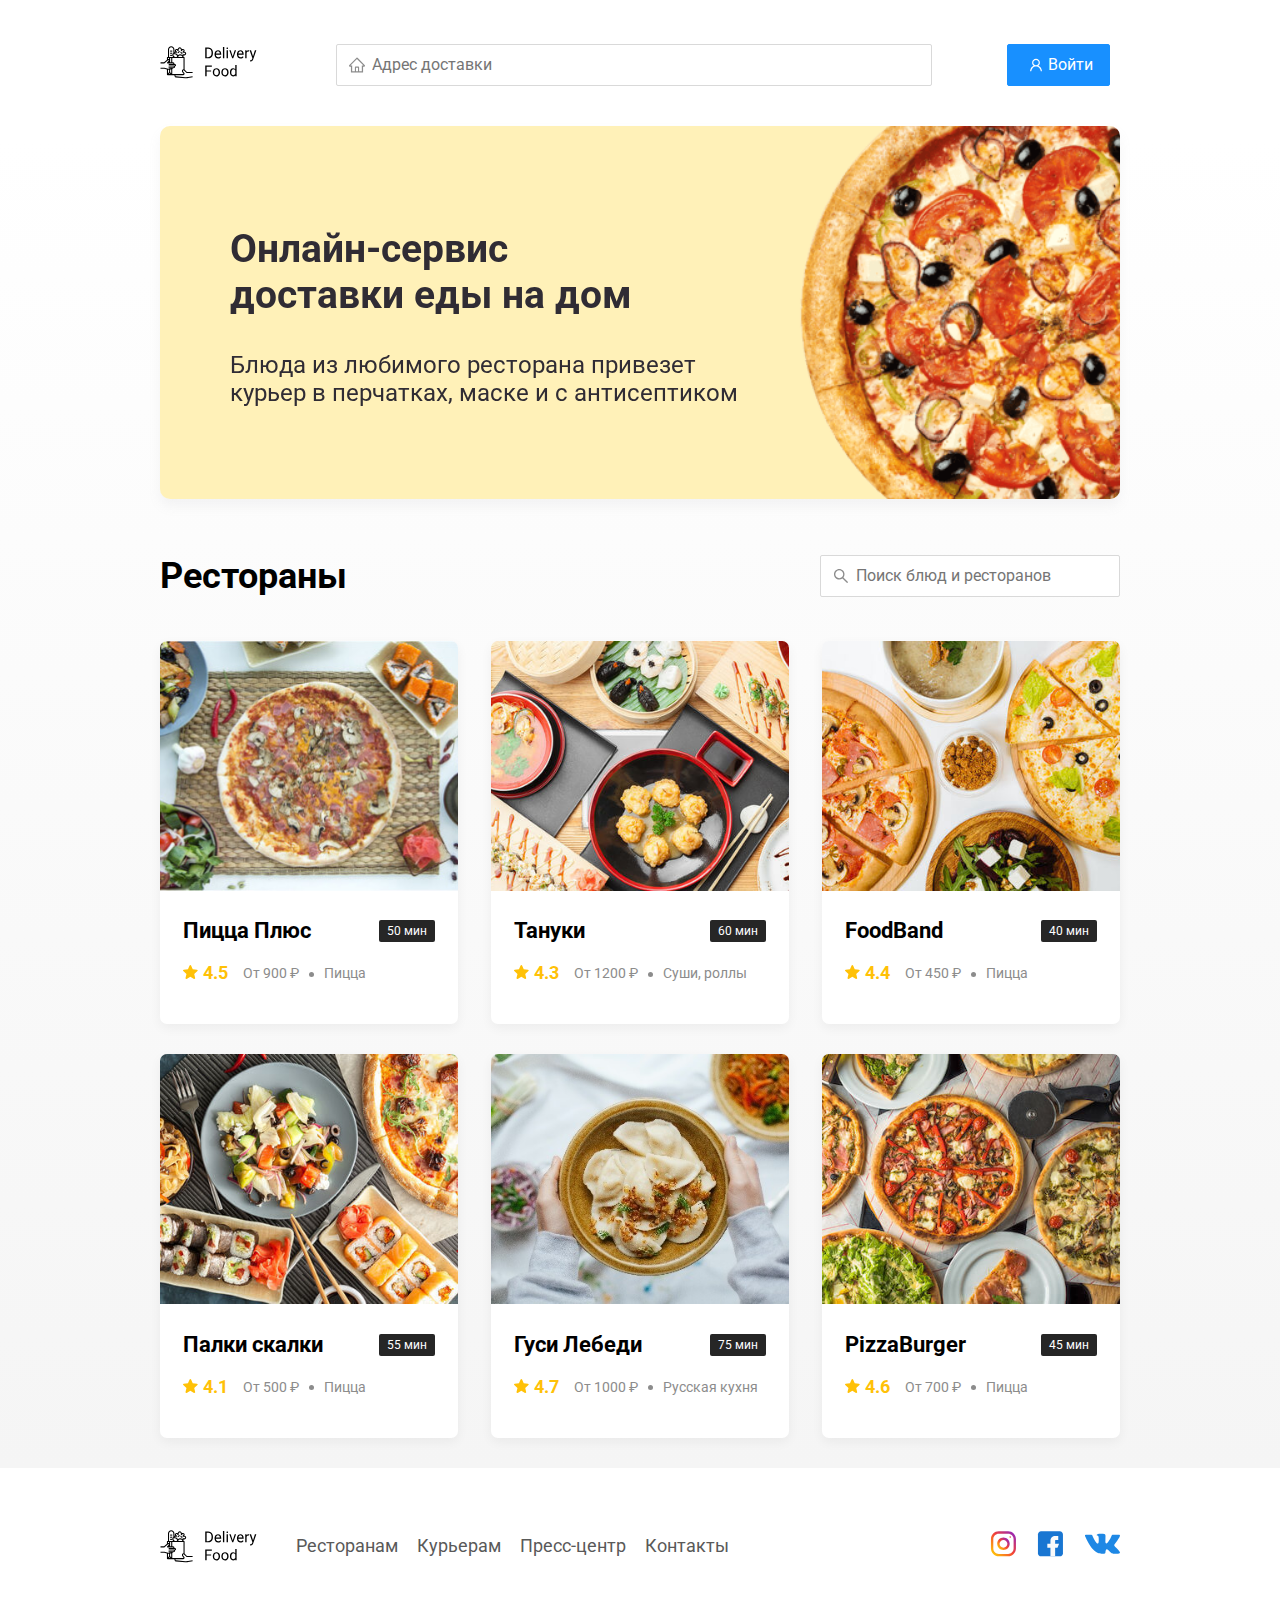
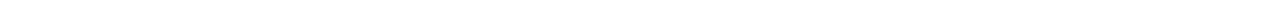
==== index.html @ 58ea683d "Add cite" ====
<!DOCTYPE html>
<html lang="ru">

<head>
	<meta charset="UTF-8" />
	<meta name="viewport" content="width=device-width, initial-scale=1.0" />
	<title>Delivery Food — доставка еды на дом</title>
	<link href="https://fonts.googleapis.com/css?family=Roboto:400,700&display=swap&subset=cyrillic" rel="stylesheet" />
	<link rel="stylesheet" href="https://unpkg.com/swiper/swiper-bundle.min.css">
	<script src="https://unpkg.com/swiper/swiper-bundle.min.js"></script>
	<link rel="stylesheet" href="css/normalize.css" />
	<link rel="stylesheet" href="css/style.css" />
</head>

<body>
	<div class="container">
		<header class="header">
			<a class="logo">
				<img src="img/icon/logo.svg" alt="Logo" />
			</a>
			<label class="address">
				<input type="text" class="input input-address" placeholder="Адрес доставки" />
			</label>
			<div class="buttons">
				<span class="user-name"></span>
				<button class="button button-primary button-auth">
					<span class="button-auth-svg"></span>
					<span class="button-text">Войти</span>
				</button>
				<button class="button button-cart" id="cart-button">
					<span class="button-cart-svg"></span>
					<span class="button-text">Корзина</span>
				</button>
				<button class="button button-primary button-out">
					<span class="button-text">Выйти</span>
					<span class="button-out-svg"></span>
				</button>
			</div>
		</header>
	</div>
	<!-- /.container  -->

	<main class="main">
		<div class="container">
			<div class="swiper-container">
				<section class="container-promo swiper-wrapper">
					<section class="promo pizza swiper-slide">
						<h2 class="promo-title">Онлайн-сервис <br />доставки еды на дом</h1>
							<p class="promo-text">
								Блюда из любимого ресторана привезет курьер в перчатках, маске и с антисептиком
							</p>
					</section>
					<section class="promo kebab swiper-slide">
						<h2 class="promo-title">Шашлыки на майские <br> со скидкой 35%</h1>
							<p class="promo-text">
								Закажите шашлыки в любом ресторане до 10 мая и получите скидку по промокоду OMAGAD
							</p>
					</section>
					<section class="promo vegetables swiper-slide">
						<h2 class="promo-title">Скидка 20% на всю еду <br> по промокоду LOVE.JS</h1>
							<p class="promo-text">
								Блюдо из ресторана привезут вместе с двумя подарочными книгами по фронтенду
							</p>
					</section>
					<section class="promo sushi swiper-slide">
						<h2 class="promo-title">Сеты со скидкой до 30% <br> в ресторанах</h1>
							<p class="promo-text">
								Скидки на сеты до 30 мая по промокоду DADADA
							</p>
					</section>
			</div>
			</section>
			<section class="restaurants">
				<div class="section-heading">
					<h2 class="section-title">Рестораны</h2>
					<label class="search">
						<input type="text" class="input input-search" placeholder="Поиск блюд и ресторанов" />
					</label>
				</div>
				<div class="cards cards-restaurants">

					<!-- /.card -->
				</div>
				<!-- /.cards -->
			</section>
			<section class="menu hide">
				<div class="section-heading">
					<h2 class="section-title restaurant-title">Пицца Плюс</h2>
					<div class="card-info">
						<div class="rating">
							4.5
						</div>
						<div class="price">От 900 ₽</div>
						<div class="category">Пицца</div>
					</div>
					<!-- /.card-info -->
				</div>
				<div class="cards cards-menu">
					<div class="card">

						<!-- /.card -->
					</div>
					<!-- /.cards -->
			</section>

		</div>
		<!-- /.container -->
	</main>

	<footer class="footer">
		<div class="container">
			<div class="footer-block">
				<img src="img/icon/logo.svg" alt="logo" class="logo footer-logo" />
				<nav class="footer-nav">
					<a href="#" class="footer-link">Ресторанам </a>
					<a href="#" class="footer-link">Курьерам</a>
					<a href="#" class="footer-link">Пресс-центр</a>
					<a href="#" class="footer-link">Контакты</a>
				</nav>
				<div class="social-links">
					<a href="#" class="social-link"><img src="img/social/instagram.svg" alt="instagram" /></a>
					<a href="#" class="social-link"><img src="img/social/fb.svg" alt="facebook" /></a>
					<a href="#" class="social-link"><img src="img/social/vk.svg" alt="vk" /></a>
				</div>
				<!-- /.social-links -->
			</div>
			<!-- /.footer-block -->
		</div>
	</footer>

	<div class="modal modal-cart">
		<div class="modal-dialog">
			<div class="modal-header">
				<h3 class="modal-title">Корзина</h3>
				<button class="close">&times;</button>
			</div>
			<!-- /.modal-header -->
			<div class="modal-body">
				<div class="food-row">
					<span class="food-name">Ролл угорь стандарт</span>
					<strong class="food-price">250 ₽</strong>
					<div class="food-counter">
						<button class="counter-button">-</button>
						<span class="counter">1</span>
						<button class="counter-button">+</button>
					</div>
				</div>
				<!-- /.foods-row -->
				<div class="food-row">
					<span class="food-name">Ролл угорь стандарт</span>
					<strong class="food-price">250 ₽</strong>
					<div class="food-counter">
						<button class="counter-button">-</button>
						<span class="counter">1</span>
						<button class="counter-button">+</button>
					</div>
				</div>
				<!-- /.foods-row -->
				<div class="food-row">
					<span class="food-name">Ролл угорь стандарт</span>
					<strong class="food-price">250 ₽</strong>
					<div class="food-counter">
						<button class="counter-button">-</button>
						<span class="counter">1</span>
						<button class="counter-button">+</button>
					</div>
				</div>
				<!-- /.foods-row -->
				<div class="food-row">
					<span class="food-name">Ролл угорь стандарт</span>
					<strong class="food-price">250 ₽</strong>
					<div class="food-counter">
						<button class="counter-button">-</button>
						<span class="counter">1</span>
						<button class="counter-button">+</button>
					</div>
				</div>
				<!-- /.foods-row -->
			</div>
			<!-- /.modal-body -->
			<div class="modal-footer">
				<span class="modal-pricetag">1250 ₽</span>
				<div class="footer-buttons">
					<button class="button button-primary">Оформить заказ</button>
					<button class="button clear-cart">Отмена</button>
				</div>
			</div>
			<!-- /.modal-footer -->
		</div>
		<!-- /.modal-dialog -->
	</div>

	<div class="modal-auth">
		<div class="modal-dialog modal-dialog-auth">
			<button class="close-auth">&times;</button>
			<form id="logInForm">
				<fieldset class="modal-body">
					<legend class="modal-title">Авторизация</legend>
					<label class="label-auth">
						<span>Логин</span>
						<input id="login" type="text">
					</label>
					<label class="label-auth">
						<span>Пароль</span>
						<input id="password" type="password">
					</label>
				</fieldset>
				<!-- /.modal-body -->
				<div class="modal-footer">
					<div class="footer-buttons">
						<button class="button button-primary button-login" type="submit">Войти</button>
					</div>
				</div>
			</form>
			<!-- /.modal-footer -->
		</div>
		<!-- /.modal-dialog -->
	</div>
	<script src='js/disabledScroll.js'></script>
	<script src="js/main.js" ></script>
</body>

</html>
---- css/style.css ----
* {
    box-sizing: border-box;
}

body {
    font-family: "Roboto", sans-serif;
    padding-top: 44px;
}

a,
button {
    cursor: pointer;
    color: inherit;
}

.hide {
    display: none;
}

.container {
    max-width: 1200px;
    margin: auto;
}

.header {
    display: flex;
    align-items: center;
    justify-content: space-between;
    margin-bottom: 40px;
}

.input {
    background-color: #ffffff;
    border: 1px solid #d9d9d9;
    border-radius: 2px;
    font-size: 16px;
    line-height: 24px;
    padding: 8px 8px 8px 35px;
    background-repeat: no-repeat;
    background-position: left 11px center;
}

.address {
    flex: 0.8;
}

.input-address {
    width: 100%;
    background-image: url(../img/icon/home.svg);
}

.search {
    margin-left: auto;
}

.input-search {
    width: 300px;
    background-image: url(../img/icon/search.svg);

}

.buttons {
    display: flex;
    align-items: center;
}

.button {
    display: flex;
    align-items: center;
    padding: 8px 16px;
    background: #ffffff;
    border: 1px solid #d9d9d9;
    box-sizing: border-box;
    box-shadow: 0 0 2px rgba(0, 0, 0, 0.0015);
    border-radius: 2px;
    color: #595959;
    font-size: 16px;
    line-height: 24px;
}

.button:hover {
    background: #1890ff;
    border: 1px solid #1890ff;
    color: #fff;
}


.button-primary {
    background: #1890ff;
    border: 1px solid #1890ff;
    color: #fff;
    margin-right: 10px;
}

.button-primary:hover {
    background: #ffffff;
    border: 1px solid #d9d9d9;
    color: #595959;
}

.button-icon {
    margin-right: 6px;
}

.button-card-text {
    margin-right: 10px;
}

.button-auth {
    background-position: 20px 13px;
}

.button-primary .button-auth-svg {
    width: 24px;
    height: 24px;
    background-color: #fff;
    -webkit-mask: url("../img/icon/user.svg") no-repeat 50% 50%;
    mask: url("../img/icon/user.svg") no-repeat 50% 50%;
    background-repeat: no-repeat;
}

.button-primary:hover .button-auth-svg {
    background-color: #595959;
}

.button .button-cart-svg {
    width: 24px;
    height: 24px;
    background-color: #595959;
    -webkit-mask: url("../img/icon/shopping-cart.svg") no-repeat 50% 50%;
    mask: url("../img/icon/shopping-cart.svg") no-repeat 50% 50%;
    background-repeat: no-repeat;
}

.button-primary .button-cart-svg {
    background-color: #fff;
}

.button:hover .button-cart-svg {
    background-color: #fff;
}

.button-primary:hover .button-cart-svg {
    background-color: #595959;
}

.button-cart {
    display: none;
    margin: 0 5px;
}

.button-out {
    display: none;
    margin: 0 5px;
}

.user-name {
    display: none;
    margin-right: 20px;
    font-weight: bold;
    font-size: 18px;
}

.promo-slider {

    width: 600px;
    height: 300px;

}

.promo {
    box-shadow: 0 7px 12px rgba(158, 158, 163, 0.1);
    border-radius: 10px;
    padding: 68px 70px;
    margin-bottom: 56px;
}

.pizza {
    background: #fff1b8 url(../img/promo/pizza.png) no-repeat top -100px right -250px / 830px
}

.kebab {
    background: #D6E4FF url(../img/promo/kebab.png) no-repeat top 45px right 40px / 450px;
}

.vegetables {
    background: #FFF566 url(../img/promo/vegetables.png) no-repeat top 0 right 0 / 825px
}

.sushi {
    background: #FFF1F0 url(../img/promo/sushi.png) no-repeat top 10px right 15px / 500px
}

.promo-title {
    font-style: normal;
    font-weight: bold;
    font-size: 39px;
    line-height: 46px;
    color: #302c34;
}

.promo-text {
    font-style: normal;
    font-weight: normal;
    font-size: 24px;
    line-height: 28px;
    color: #302c34;
    max-width: 538px;
}

.main {
    background: linear-gradient(180deg, rgba(245, 245, 245, 0) 1.04%, #f5f5f5 100%);
}

.section-heading {
    display: flex;
    align-items: center;
    margin-bottom: 44px;
}

.section-title {
    font-style: normal;
    font-weight: bold;
    font-size: 36px;
    line-height: 42px;
    margin: 0 30px 0 0;
    color: #000000;
}

.cards {
    display: flex;
    align-items: flex-start;
    justify-content: space-between;
    flex-wrap: wrap;
}

.card {
    background: #ffffff;
    box-shadow: 0 4px 12px rgba(0, 0, 0, 0.05);
    border-radius: 7px;
    overflow: hidden;
    margin-bottom: 30px;
    flex-basis: 31%;
    text-decoration: none;

}

.card-restaurant {
    cursor: pointer
}

.card-image {
    width: 100%;
    height: 250px;
    object-fit: cover;
}


.card-text {
    padding: 20px 23px 35px;
    min-height: 275px;
    display: flex;
    flex-direction: column;
}



.restaurants .card-text {
    min-height: auto;
}

.card-heading {
    display: flex;
    align-items: center;
    justify-content: space-between;
    margin-bottom: 10px;
}

.card-title {
    margin: 0;
    font-style: normal;
    font-weight: bold;
    font-size: 22px;
    line-height: 32px;
}

.card-title-reg {
    font-weight: 400;
}

.card-tag {
    font-style: normal;
    font-weight: normal;
    font-size: 12px;
    line-height: 20px;
    color: #ffffff;
    background: #262626;
    border-radius: 2px;
    padding: 1px 8px;
}

.card-info {
    display: flex;
    align-items: center;
    flex-wrap: wrap;
}

.card-buttons {
    display: flex;
    margin-top: 24px;
    flex-grow: 1;
    align-items: flex-end;
}

.card-price-bold {
    font-weight: bold;
    font-size: 20px;
    line-height: 32px;
    margin-left: 30px;
}

.rating {
    background-image: url("../img/icon/rating.svg");
    background-repeat: no-repeat;
    background-position: 0 7px;
    padding-left: 20px;
    margin-right: 26px;
    color: #ffc107;
    font-weight: bold;
    font-size: 18px;
    line-height: 32px;
}

.price,
.category {
    color: #8c8c8c;
    font-size: 18px;
    line-height: 32px;
}

.price {
    margin-right: 10px;
}

.ingredients {
    color: #8c8c8c;
    font-size: 18px;
    line-height: 21px;
}

.category {
    text-overflow: ellipsis;
    overflow: hidden;
    white-space: nowrap;
    max-width: 150px;
}

.price:after {
    content: "";
    width: 5px;
    height: 5px;
    background-color: #8c8c8c;
    display: inline-block;
    vertical-align: middle;
    border-radius: 50%;
    margin-left: 10px;
}

.footer {
    padding: 60px 0;
}

.footer-block {
    display: flex;
    align-items: center;
    justify-content: space-between;
}

.footer-nav {
    margin-left: 35px;
    margin-right: auto;
}

.footer-link {
    display: inline-block;
    color: #595959;
    font-style: normal;
    font-weight: normal;
    font-size: 18px;
    line-height: 21px;
    text-decoration: none;
}

.footer-link:not(:last-child) {
    margin-right: 15px;
}

.social-links {
    display: flex;
    align-items: center;
}

.social-link:not(:last-child) {
    margin-right: 21px;
}

.modal {
    position: fixed;
    left: 0;
    top: 0;
    width: 100%;
    height: 100%;
    background: rgba(0, 0, 0, 0.4);
    display: none;
    z-index: 999;
}

.modal-auth {
    position: fixed;
    left: 0;
    top: 0;
    width: 100%;
    height: 100%;
    background: rgba(0, 0, 0, 0.4);
    display: none;
    z-index: 999;
}

.is-open {
    display: flex;
}

.modal-dialog {
    max-width: 780px;
    width: 95%;
    background: #ffffff;
    border-radius: 5px;
    margin: auto;
    padding: 40px 45px;
}

.modal-dialog-auth {
    width: auto;
    position: relative;
}

.label-auth {
    display: block;
    margin: 30px;
}

.label-auth span {
    width: 80px;
    display: inline-block;
}

.modal-header {
    display: flex;
    align-items: center;
    justify-content: space-between;
    margin-bottom: 45px;
}

.modal-title {
    margin: 0;
    font-weight: bold;
    font-size: 36px;
    line-height: 42px;
}

.close {
    font-size: 36px;
    border: none;
    background-color: transparent;
}

.close-auth {
    font-size: 36px;
    border: none;
    background-color: transparent;
    position: absolute;
    top: 10px;
    right: 20px;
}

.modal-body {
    margin-bottom: 22px;
}

.food-row {
    display: flex;
    align-items: flex-start;
    justify-content: space-between;
    padding-bottom: 8px;
    border-bottom: 1px solid #d9d9d9;
    margin-bottom: 15px;
}

.food-name {
    font-weight: normal;
    font-size: 18px;
    line-height: 32px;
}

.food-price {
    margin-left: auto;
    margin-right: 47px;
    font-weight: bold;
    font-size: 20px;
    line-height: 32px;
}

.food-counter {
    display: flex;
    align-items: center;
}

.counter-button {
    display: flex;
    align-items: center;
    justify-content: center;
    width: 39px;
    height: 32px;
    background: #ffffff;
    border: 1px solid #40a9ff;
    box-sizing: border-box;
    border-radius: 2px;
    font-weight: normal;
    font-size: 14px;
    line-height: 22px;
    color: #40a9ff;
}

.counter-button:hover {
    background: #40a9ff;
    border: 1px solid #ffffff;
    color: #ffffff;
}

.counter {
    font-size: 16px;
    line-height: 24px;
    margin-left: 10px;
    margin-right: 10px;
}

.modal-footer {
    display: flex;
    align-items: center;
    justify-content: space-between;
}

.modal-auth .modal-footer {
    justify-content: flex-end;
}

.footer-buttons {
    display: flex;
    align-items: center;
}

.modal-pricetag {
    background: #262626;
    border-radius: 5px;
    color: #ffffff;
    padding: 15px 20px;
    font-size: 20px;
    line-height: 23px;
}

@media (max-width: 1366px) {
    .container {
        max-width: 960px;
    }

    .pizza {
        background-position: center right -300px;
        background-size: 750px;
    }


    .kebab {
        background-position: top -5px right -93px;
        background-size: 530px;
    }

    .vegetables {
        background-position: top 0 right -93px;
        background-size: 820px;
    }

    .sushi {
        background-position: center right -90px;
    }

    .rating {
        margin-right: 15px;
    }

    .category,
    .price {
        font-size: 14px;
    }
}

@media (max-width: 992px) {
    .container {
        max-width: 750px;
    }



    .pizza {
        padding: 50px;
        background-size: 500px;
        background-position: center right -200px;
    }


    .kebab {
        background-position: top 55px right -100px;
        background-size: 385px;
    }

    .vegetables {
        background-position: top 0 right -280px;
        background-size: 810px;
    }

    .sushi {
        background-position: top 30px right -175px;
    }



    .promo-text {
        font-size: 18px;
        max-width: 400px;
    }

    .card {
        flex-basis: 49%;
    }

    .footer-link {
        font-size: 16px;
    }
}

@media (max-width: 768px) {
    .container {
        max-width: 560px;
    }

    .card-info {
        flex-wrap: wrap;
    }

    .card .rating {
        flex-basis: 100%;
    }

    .card-title {
        font-size: 18px;
    }

    .card-text {
        min-height: 290px;
    }

    .card-price-bold {
        margin-left: 20px;
    }


    .pizza {
        background-size: 400px;
        background-position: bottom 50px right -200px;
    }


    .kebab {
        background-position: top -5px right -74px;
        background-size: 300px;
    }

    .vegetables {
        background-position: top 0 right -240px;
        background-size: 702px;
    }

    .sushi {
        background-position: top -24px right -75px;
        background-size: 302px;
    }

    .promo-title {
        font-size: 24px;
        line-height: 1.4;
    }

    .promo-text {
        margin-top: 0;
    }
}

@media (max-width: 578px) {
    .container {
        width: 90%;
    }

    .address {
        min-width: 100%;
        order: 1;
    }

    .header {
        flex-wrap: wrap;
    }

    .input-address {
        margin-top: 15px;
        order: 5;
        flex: 1;
    }

    .promo {
        background-image: none;
    }

    .promo-title {
        margin-bottom: 10px;
    }

    .section-title {
        font-size: 20px;
    }

    .card {
        flex-basis: 100%;
    }

    .card-text {
        min-height: auto;
    }

    .card-image {
        width: 100%;
    }

    .footer {
        padding: 30px 0;
    }

    .footer-block {
        align-items: flex-start;
    }

    .footer-nav {
        margin-left: 0;
        margin-right: 0;
        order: 0;
        display: flex;
        flex-direction: column;
    }

    .footer-logo {
        margin-right: 15px;
        order: 1;
    }

    .social-links {
        order: 2;
    }
}

@media (max-width: 480px) {
    .button-text {
        display: none;
    }

    .button-icon {
        margin: 0;
    }

    .user-name {
        margin: 10px;

    }

    .buttons {
        flex-wrap: wrap;
        margin-left: auto;
    }

    .button {
        min-height: 40px;
        padding: 5px 12px;

    }

    .button-out-svg {
        width: 24px;
        height: 24px;
        background-color: #fff;
        -webkit-mask: url(../img/icon/logout.svg) no-repeat 50% 50%;
        mask: url(../img/icon/logout.svg) no-repeat 50% 50%;
        background-repeat: no-repeat;
        -webkit-mask-size: 20px;
        mask-size: 20px;
    }

    .promo {
        padding: 20px;
    }

    .section-heading {
        flex-wrap: wrap;
    }

    .footer-block {
        flex-wrap: wrap;
        flex-direction: column;
        align-items: center;
    }

    .footer-logo {
        order: 0;
        margin-bottom: 20px;
    }

    .footer-nav {
        margin-bottom: 20px;
        text-align: center;
    }

    .footer-link:not(:last-child) {
        margin-right: 0;
    }
}
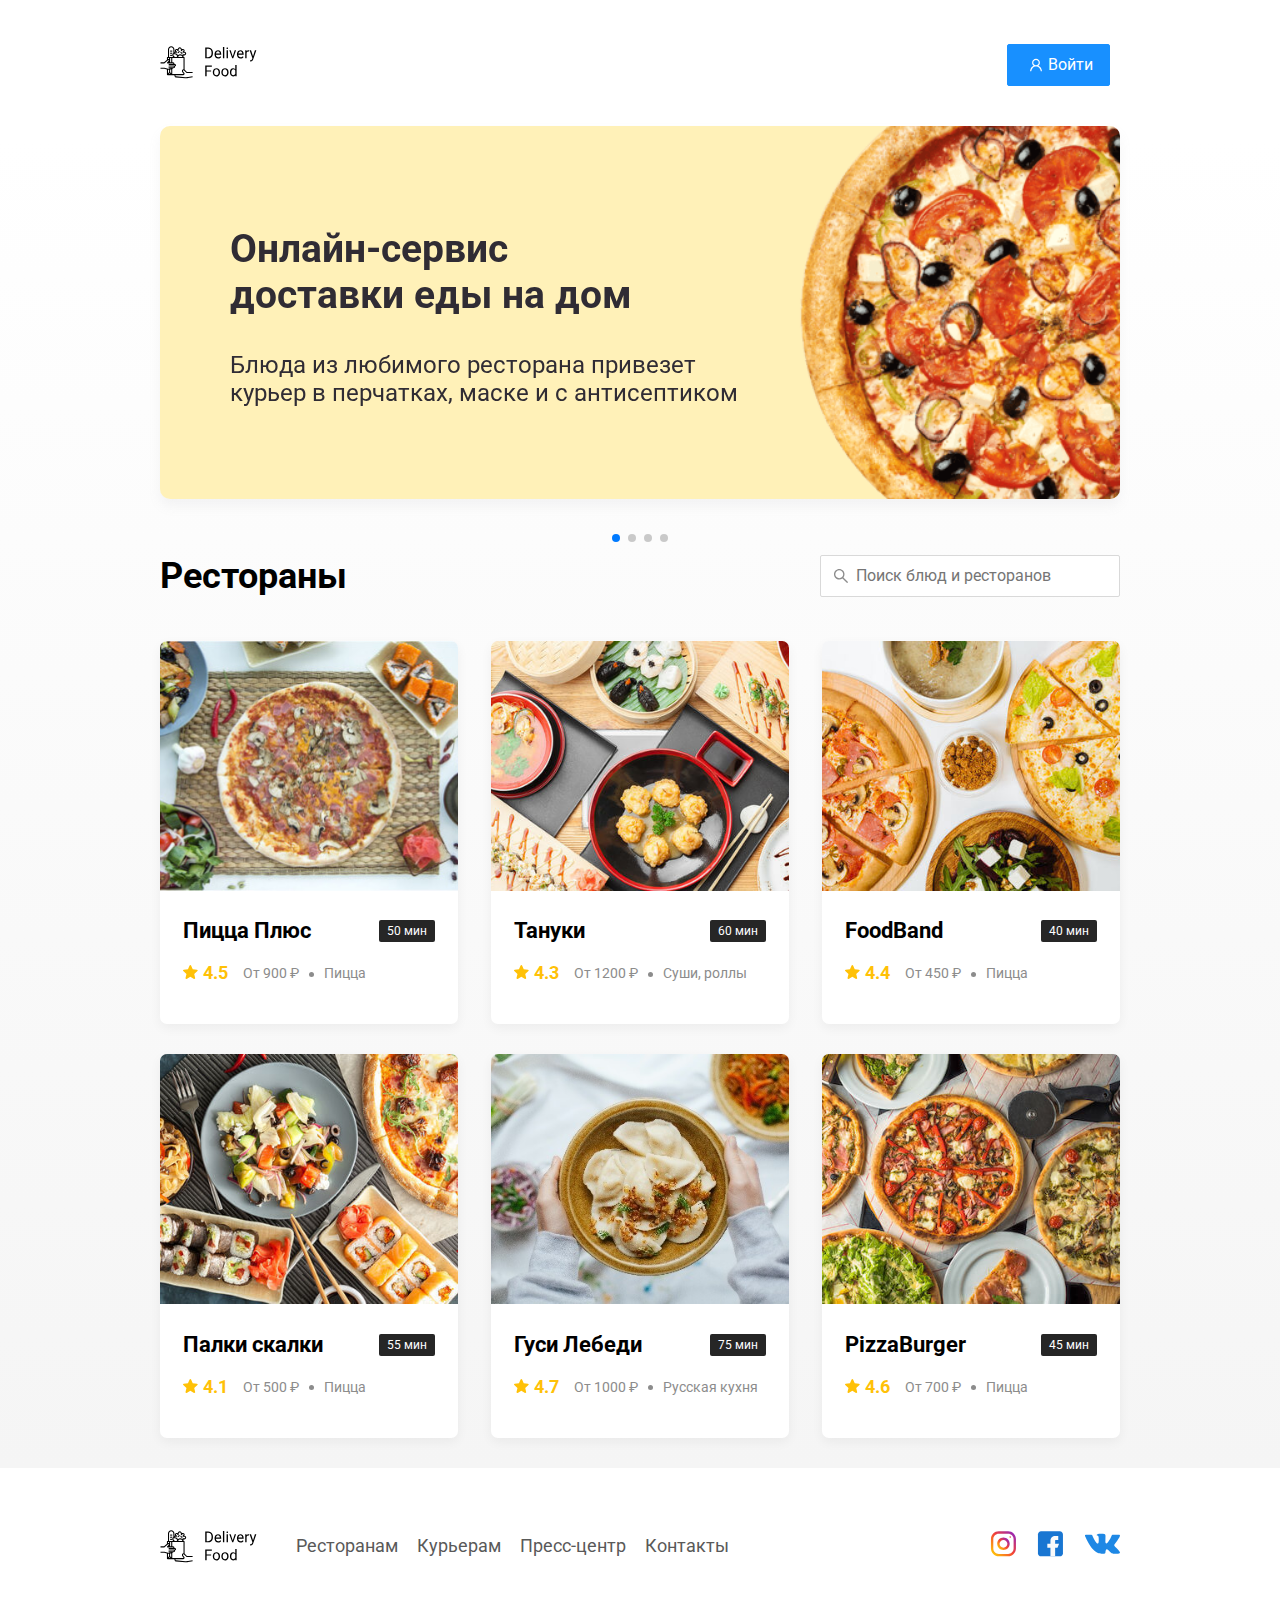
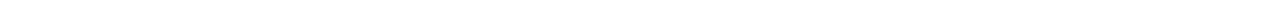
==== commit 66dd99c7: "Change button colors, change price, change cart scroll" ====
--- a/index.html
+++ b/index.html
@@ -18,9 +18,9 @@
 			<a class="logo">
 				<img src="img/icon/logo.svg" alt="Logo" />
 			</a>
-			<label class="address">
+			<!-- <label class="address">
 				<input type="text" class="input input-address" placeholder="Адрес доставки" />
-			</label>
+			</label> --> 
 			<div class="buttons">
 				<span class="user-name"></span>
 				<button class="button button-primary button-auth">
@@ -43,8 +43,9 @@
 	<main class="main">
 		<div class="container">
 			<div class="swiper-container">
-				<section class="container-promo swiper-wrapper">
+				<div class="container-promo swiper-wrapper">
 					<section class="promo pizza swiper-slide">
+						 
 						<h2 class="promo-title">Онлайн-сервис <br />доставки еды на дом</h1>
 							<p class="promo-text">
 								Блюда из любимого ресторана привезет курьер в перчатках, маске и с антисептиком
@@ -67,8 +68,11 @@
 							<p class="promo-text">
 								Скидки на сеты до 30 мая по промокоду DADADA
 							</p>
-					</section>
-			</div>
+						</div>
+					<div class="swiper-pagination"></div>
+			</div>
+			
+			
 			</section>
 			<section class="restaurants">
 				<div class="section-heading">
--- a/css/style.css
+++ b/css/style.css
@@ -79,8 +79,8 @@
 }
 
 .button:hover {
-    background: #1890ff;
-    border: 1px solid #1890ff;
+    background: #1676cf;
+    /* border: 1px solid #1890ff; */
     color: #fff;
 }
 
@@ -93,9 +93,9 @@
 }
 
 .button-primary:hover {
-    background: #ffffff;
+    background:#1676cf;
     border: 1px solid #d9d9d9;
-    color: #595959;
+    color: #ffffff;
 }
 
 .button-icon {
@@ -120,7 +120,7 @@
 }
 
 .button-primary:hover .button-auth-svg {
-    background-color: #595959;
+    background-color: #fff;
 }
 
 .button .button-cart-svg {
@@ -141,7 +141,7 @@
 }
 
 .button-primary:hover .button-cart-svg {
-    background-color: #595959;
+    background-color: #fff;
 }
 
 .button-cart {
@@ -184,7 +184,7 @@
 }
 
 .vegetables {
-    background: #FFF566 url(../img/promo/vegetables.png) no-repeat top 0 right 0 / 825px
+    background: #FFF566 url(../img/promo/vegetables.png)  no-repeat top 0px right 0 / 850px
 }
 
 .sushi {
@@ -206,6 +206,11 @@
     line-height: 28px;
     color: #302c34;
     max-width: 538px;
+}
+
+.card:hover {
+    transform: scale(1.1);
+    cursor: pointer;
 }
 
 .main {
@@ -430,13 +435,18 @@
     display: flex;
 }
 
+ 
+
 .modal-dialog {
     max-width: 780px;
     width: 95%;
     background: #ffffff;
     border-radius: 5px;
     margin: auto;
-    padding: 40px 45px;
+    padding-top: 40px;
+    padding-bottom: 20px;
+    padding-right: 50px;
+    padding-left: 50px;
 }
 
 .modal-dialog-auth {
@@ -837,4 +847,4 @@
     .footer-link:not(:last-child) {
         margin-right: 0;
     }
-}+}
